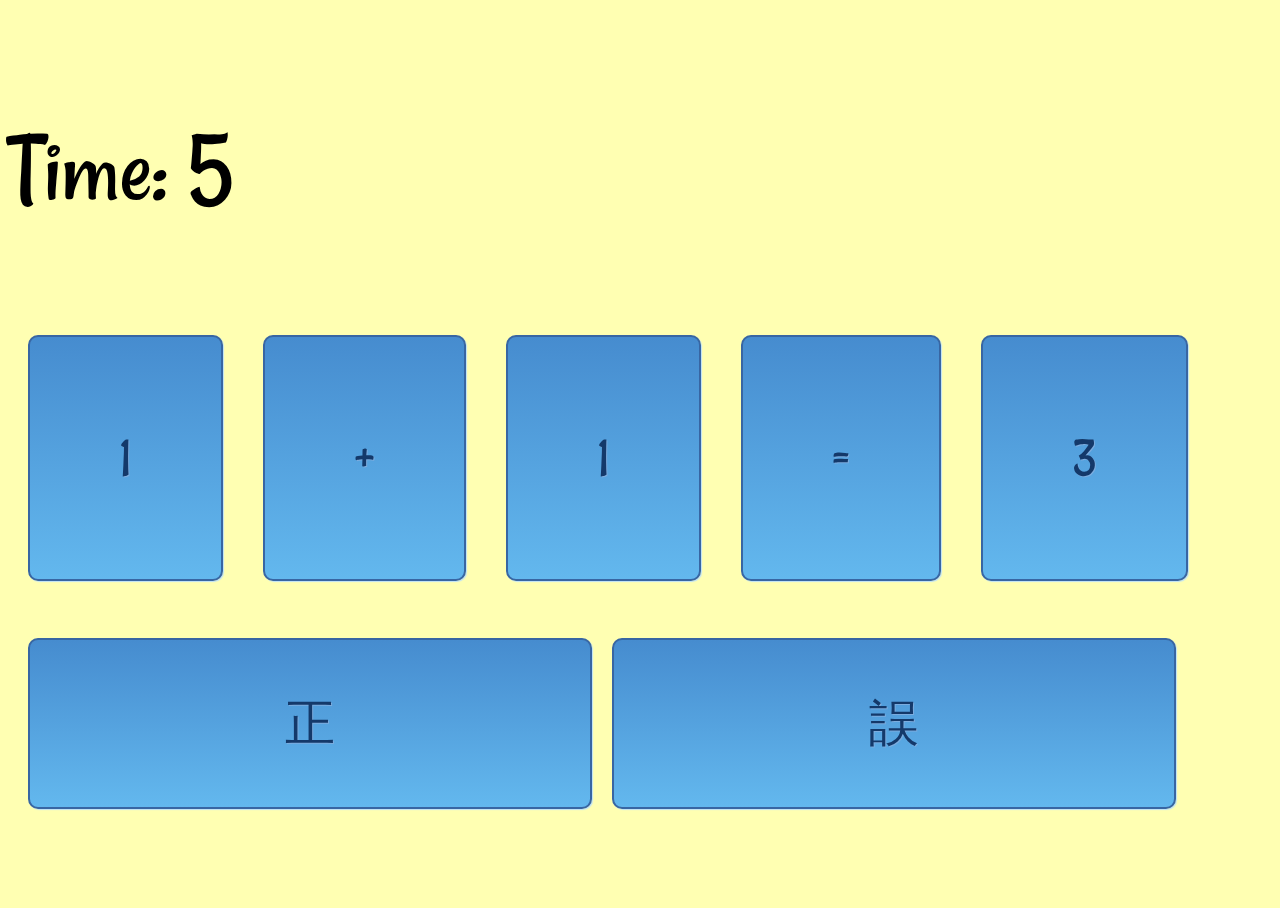
==== level1.html @ 4c517719 "'first commit'" ====
<!DOCTYPE html>
<html lang="en">
<head>
	<meta charset="UTF-8">
	<meta http-equiv="X-UA-Compatible" content="IE=edge">
	<meta name="viewport" content="width=device-width, initial-scale=1.0">
	<title>Document</title>
	<link rel="stylesheet" href="./style.css">
</head>
<body>
	<div id="clock">
		<p>Time:</p>
		<span id="seconds">5</span>
	</div>
	<div class="all-box">
		<div id="box">
			<div class="item"> 1</div>
			      <div class="item"> +</div>
			      <div class="item"> 1</div>
			      <div class="item"> = </div>
			      <div class="item"> 3</div>
		</div>
		<div class="btn-box">
			<a class="btn">正</a>
			<a class="btn">誤</a>
		</div>
		
	</div>
	

	<script src="./data.json"></script>
	<script src="./script.js"></script>
</body>
</html>
---- style.css ----
@import url("https://fonts.googleapis.com/css2?family=Rancho&display=swap");

* {
  top: 0;
  left: 0;
  box-sizing: border-box;
  font-family: "Rancho", cursive;
}
body {
  position: absolute;
  background-color: rgba(255, 255, 0, 0.3);
  height: 100vh;
  width: 100%;
}
#clock {
  position: absolute;
  display: flex;
  justify-content: center;
  align-items: center;
}
p {
  position: relative;
  font-size: 100px;
}
span {
  position: relative;
  width: 100%;
  font-size: 100px;
  margin-left: 20px;
}
.all-box {
  position: absolute;
  height: 100%;
  width: 100%;
}
#box {
  position: absolute;
  display: flex;
  justify-content: center;
  align-items: center;
  height: 100%;
}

.item {
  margin: 20px;
  text-decoration: none;
  color: #14396a !important;
  font-size: 50px;
  text-shadow: 1px 1px 0px #7cacde;
  box-shadow: 1px 1px 1px #bee2f9;
  padding: 90px;
  border-radius: 10px;
  border: 2px solid #3866a3;
  background: #63b8ee;
  background: linear-gradient(to top, #63b8ee, #468ccf);
}
.btn-box {
  top: 70%;
  position: absolute;
  display: flex;
  z-index: 10;
}
.btn {
  text-align: center;
  margin-left: 20px;
  text-decoration: none;
  color: #14396a !important;
  font-size: 50px;
  text-shadow: 1px 1px 0px #7cacde;
  box-shadow: 1px 1px 1px #bee2f9;
  padding: 50px 255px;
  border-radius: 10px;
  border: 2px solid #3866a3;
  background: #63b8ee;
  background: linear-gradient(to top, #63b8ee, #468ccf);
}
h1 {
  font-size: 5em;
  position: relative;
  display: flex;
  justify-content: center;
  align-items: center;
}
.level-section {
  top: 70%;
  position: absolute;
  display: flex;
  justify-content: space-around;
  z-index: 10;
}

.level {
  text-align: center;
  margin-left: 20px;
  text-decoration: none;
  color: #14396a !important;
  font-size: 50px;
  text-shadow: 1px 1px 0px #7cacde;
  box-shadow: 1px 1px 1px #bee2f9;
  padding: 50px 170px;
  border-radius: 10px;
  border: 2px solid #3866a3;
  background: #63b8ee;
  background: linear-gradient(to top, #63b8ee, #468ccf);
}
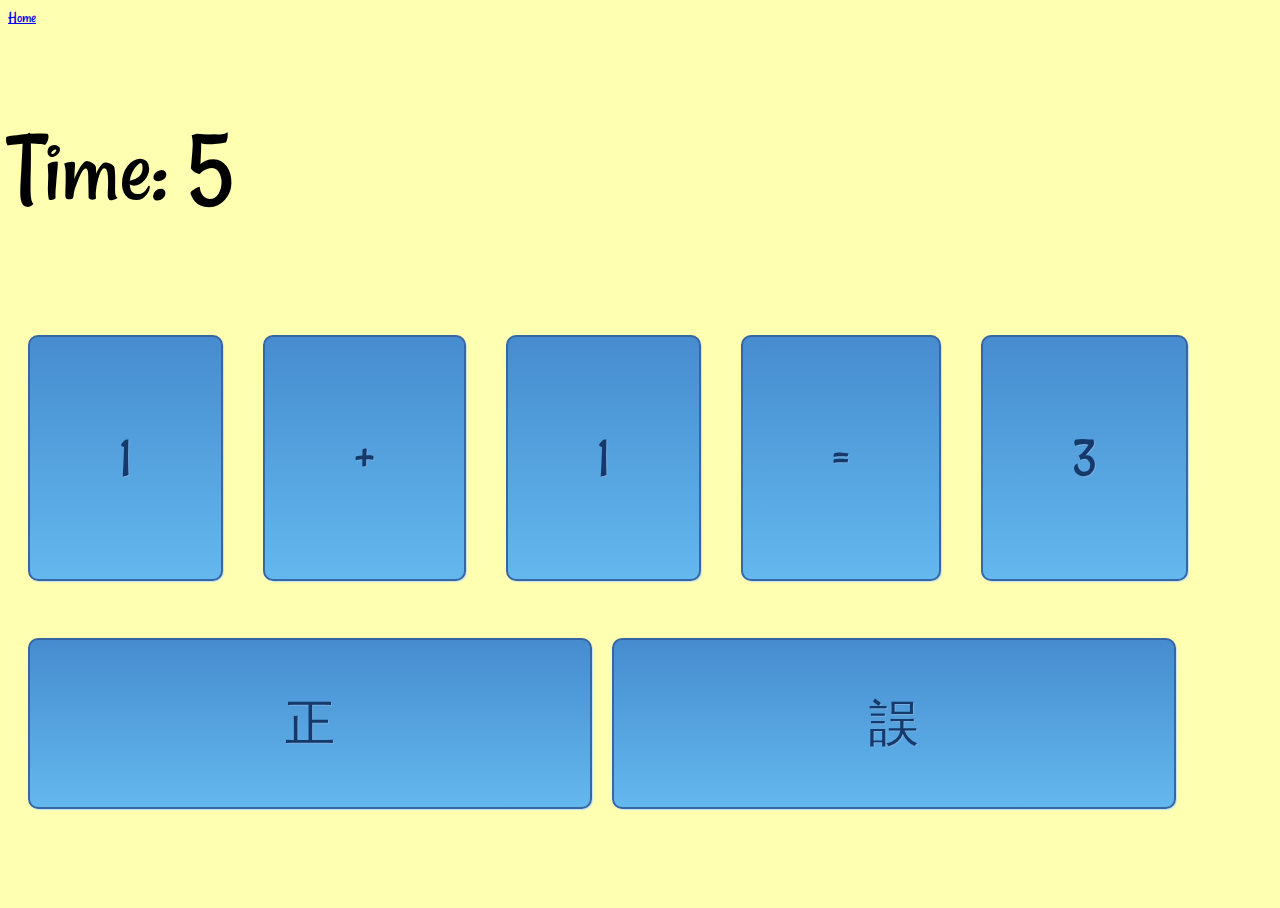
==== commit 89ece8c8: ""update level 1 2 3"" ====
--- a/level1.html
+++ b/level1.html
@@ -8,6 +8,9 @@
 	<link rel="stylesheet" href="./style.css">
 </head>
 <body>
+	<div class="title">
+		<a href="./index.html">Home</a>
+	</div>
 	<div id="clock">
 		<p>Time:</p>
 		<span id="seconds">5</span>
--- a/style.css
+++ b/style.css
@@ -12,6 +12,12 @@
   height: 100vh;
   width: 100%;
 }
+.title {
+  position: absolute;
+  display: flex;
+  z-index: 10;
+}
+
 #clock {
   position: absolute;
   display: flex;
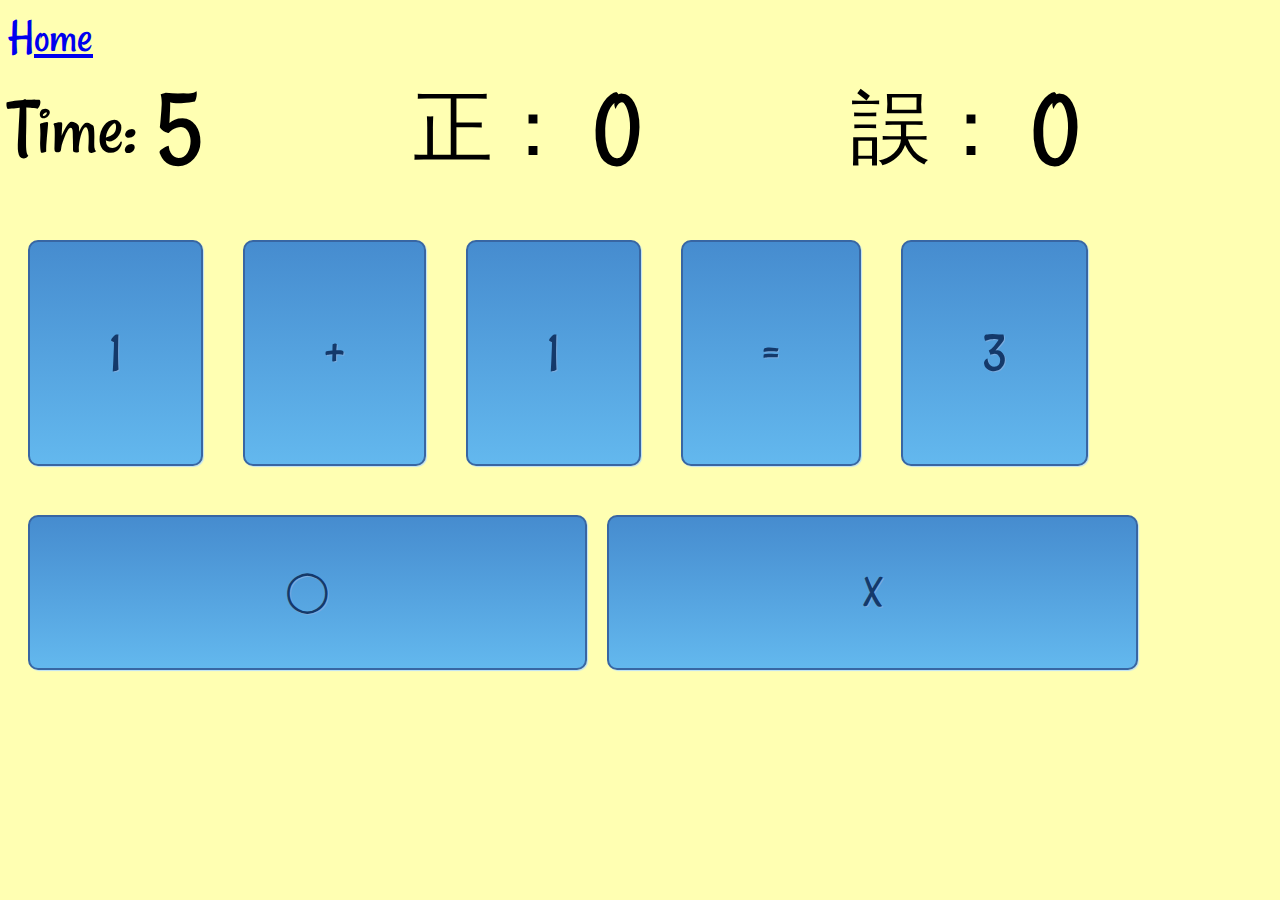
==== commit 3bf996eb: "'updated level1-5'" ====
--- a/level1.html
+++ b/level1.html
@@ -4,7 +4,7 @@
 	<meta charset="UTF-8">
 	<meta http-equiv="X-UA-Compatible" content="IE=edge">
 	<meta name="viewport" content="width=device-width, initial-scale=1.0">
-	<title>Document</title>
+	<title>Level1</title>
 	<link rel="stylesheet" href="./style.css">
 </head>
 <body>
@@ -14,6 +14,10 @@
 	<div id="clock">
 		<p>Time:</p>
 		<span id="seconds">5</span>
+		<p>正：</p>
+		<span id="right">0</span>
+		<p>誤：</p>
+		<span id="wrong">0</span>
 	</div>
 	<div class="all-box">
 		<div id="box">
@@ -24,14 +28,14 @@
 			      <div class="item"> 3</div>
 		</div>
 		<div class="btn-box">
-			<a class="btn">正</a>
-			<a class="btn">誤</a>
+			<a class="btn" id="T" onclick="button(this.id)">◯</a>
+			<a class="btn" id="F" onclick="button(this.id)">X</a>
 		</div>
 		
 	</div>
 	
 
-	<script src="./data.json"></script>
-	<script src="./script.js"></script>
+	<script src="./Question/level1.json"></script>
+	<script src="./Script/script1.js"></script>
 </body>
 </html>--- a/style.css
+++ b/style.css
@@ -8,25 +8,33 @@
 }
 body {
   position: absolute;
+  display: inline-block;
   background-color: rgba(255, 255, 0, 0.3);
-  height: 100vh;
+  height: 80vh;
   width: 100%;
 }
 .title {
-  position: absolute;
+  position: relative;
   display: flex;
   z-index: 10;
+  font-size: 3em;
 }
 
 #clock {
-  position: absolute;
+  position: relative;
   display: flex;
   justify-content: center;
   align-items: center;
 }
+.score {
+  position: relative;
+  display: flex;
+  justify-content: flex-end;
+}
 p {
+  margin: 0;
   position: relative;
-  font-size: 100px;
+  font-size: 80px;
 }
 span {
   position: relative;
@@ -35,8 +43,8 @@
   margin-left: 20px;
 }
 .all-box {
-  position: absolute;
-  height: 100%;
+  position: relative;
+  height: 90%;
   width: 100%;
 }
 #box {
@@ -44,7 +52,7 @@
   display: flex;
   justify-content: center;
   align-items: center;
-  height: 100%;
+  height: 50%;
 }
 
 .item {
@@ -54,15 +62,15 @@
   font-size: 50px;
   text-shadow: 1px 1px 0px #7cacde;
   box-shadow: 1px 1px 1px #bee2f9;
-  padding: 90px;
+  padding: 80px;
   border-radius: 10px;
   border: 2px solid #3866a3;
   background: #63b8ee;
   background: linear-gradient(to top, #63b8ee, #468ccf);
 }
 .btn-box {
-  top: 70%;
-  position: absolute;
+  top: 50%;
+  position: relative;
   display: flex;
   z-index: 10;
 }
@@ -71,7 +79,7 @@
   margin-left: 20px;
   text-decoration: none;
   color: #14396a !important;
-  font-size: 50px;
+  font-size: 40px;
   text-shadow: 1px 1px 0px #7cacde;
   box-shadow: 1px 1px 1px #bee2f9;
   padding: 50px 255px;
@@ -79,6 +87,7 @@
   border: 2px solid #3866a3;
   background: #63b8ee;
   background: linear-gradient(to top, #63b8ee, #468ccf);
+  cursor: pointer;
 }
 h1 {
   font-size: 5em;
@@ -103,7 +112,7 @@
   font-size: 50px;
   text-shadow: 1px 1px 0px #7cacde;
   box-shadow: 1px 1px 1px #bee2f9;
-  padding: 50px 170px;
+  padding: 50px 90px;
   border-radius: 10px;
   border: 2px solid #3866a3;
   background: #63b8ee;
